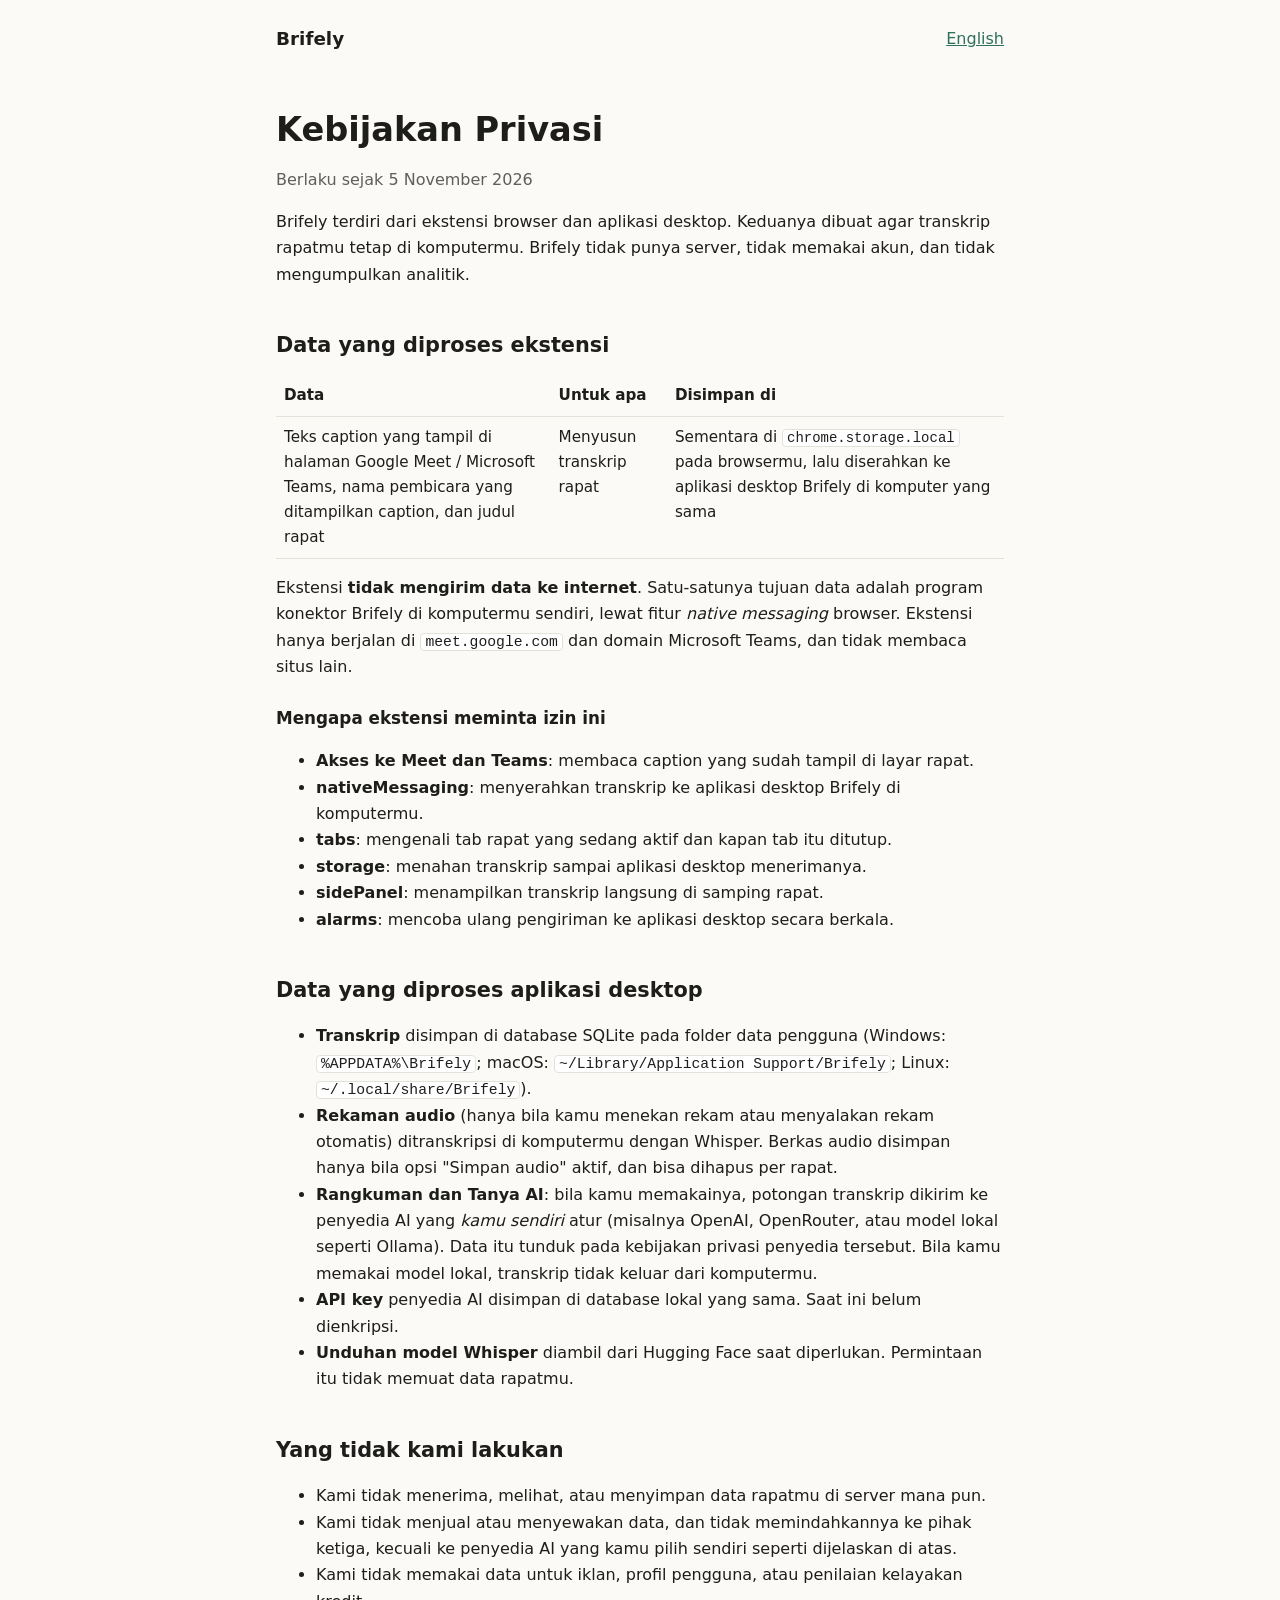
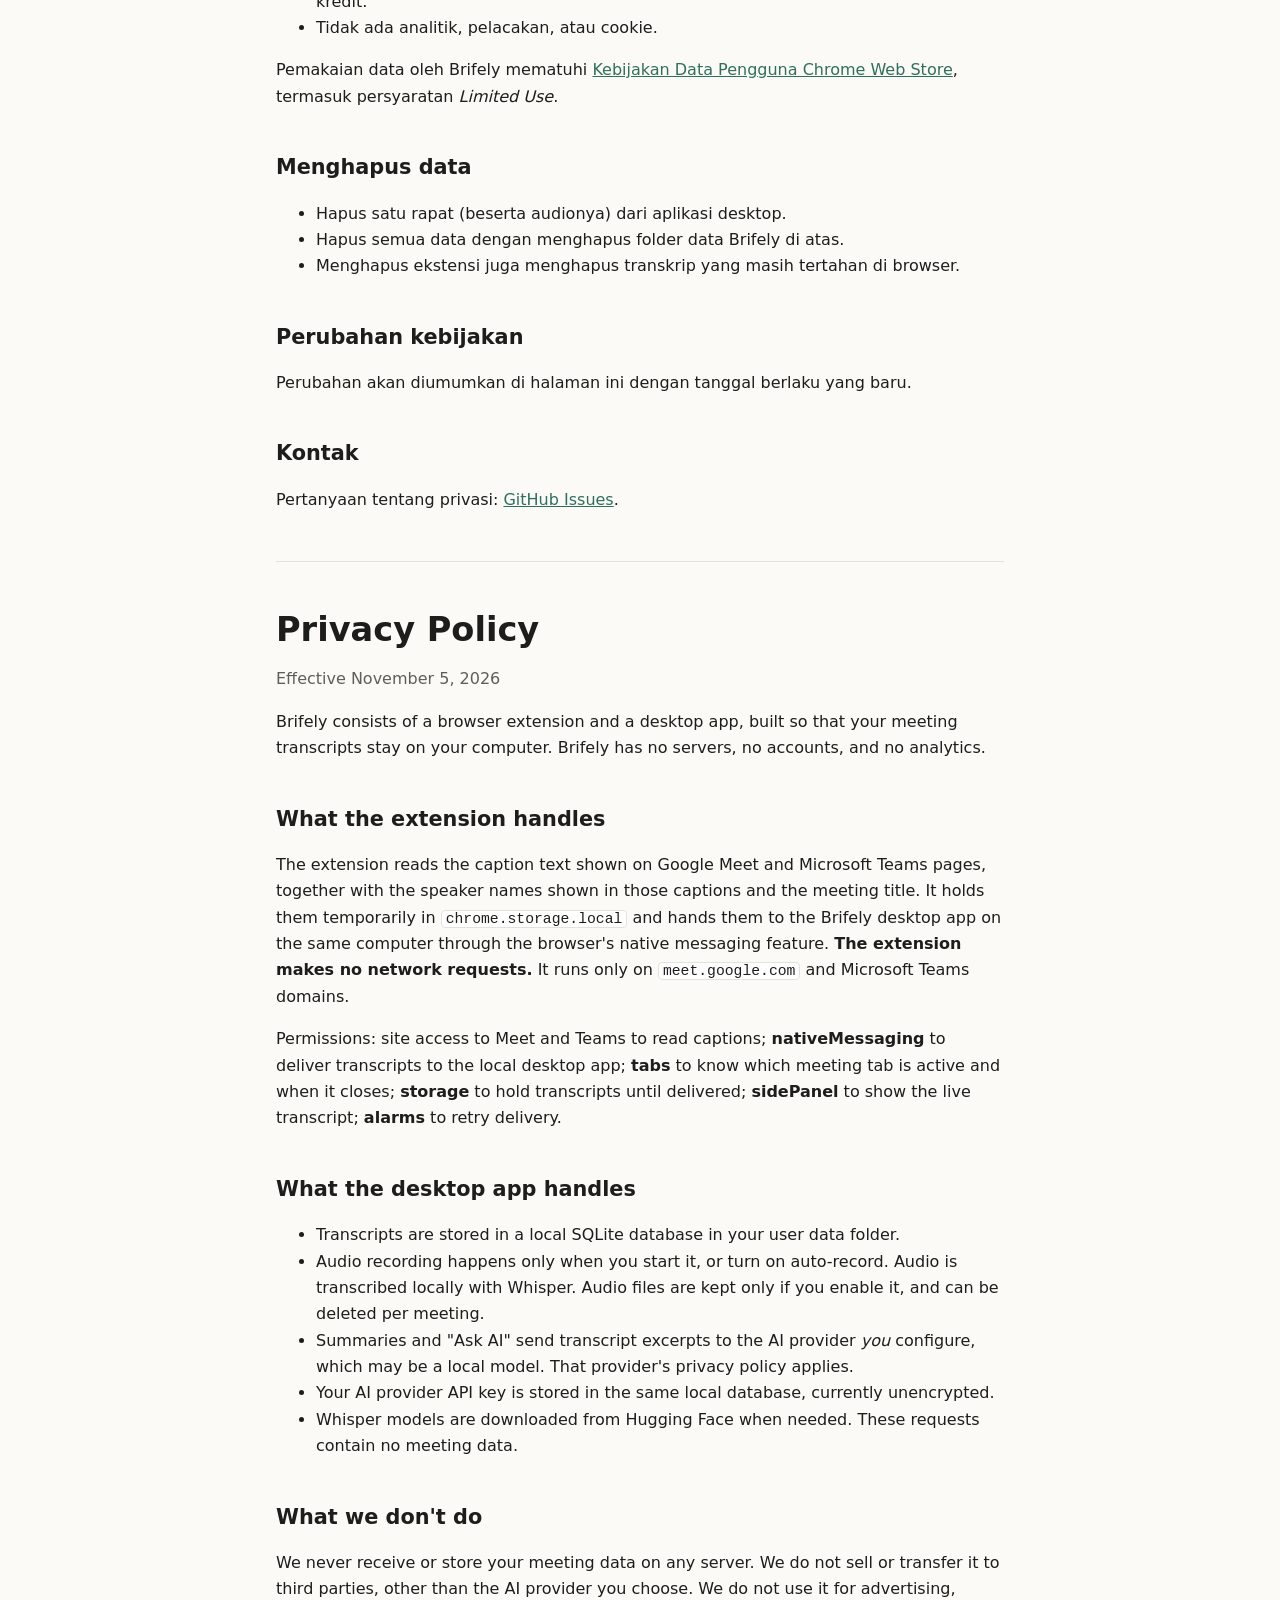
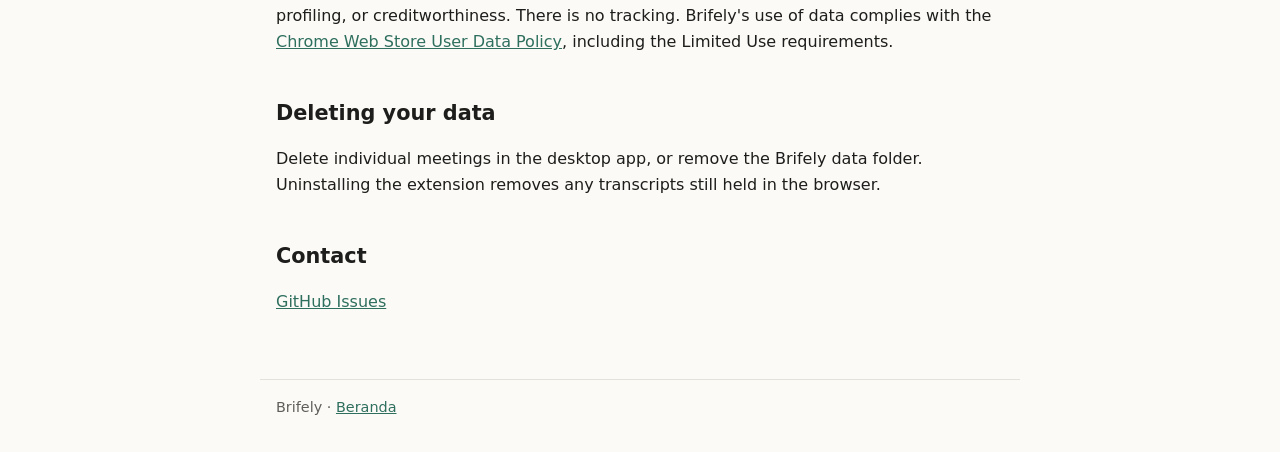
==== privacy.html @ f13c5de1 "Brifely landing page and privacy policy Co-Authored-By: Claude Opus 5.5 <noreply@anthropic.com>" ====
<!doctype html>
<html lang="id">
<head>
  <meta charset="utf-8">
  <meta name="viewport" content="width=device-width, initial-scale=1">
  <title>Kebijakan Privasi Brifely</title>
  <meta name="description" content="Data apa yang dikumpulkan ekstensi dan aplikasi desktop Brifely, dan di mana data itu disimpan.">
  <link rel="stylesheet" href="style.css">
</head>
<body>
  <header>
    <a class="brand" href="./">Brifely</a>
    <nav><a href="#english">English</a></nav>
  </header>

  <main>
    <h1>Kebijakan Privasi</h1>
    <p class="muted">Berlaku sejak 5 November 2026</p>

    <p>
      Brifely terdiri dari ekstensi browser dan aplikasi desktop. Keduanya dibuat agar transkrip rapatmu
      tetap di komputermu. Brifely tidak punya server, tidak memakai akun, dan tidak mengumpulkan analitik.
    </p>

    <h2>Data yang diproses ekstensi</h2>
    <table>
      <tr><th>Data</th><th>Untuk apa</th><th>Disimpan di</th></tr>
      <tr>
        <td>Teks caption yang tampil di halaman Google Meet / Microsoft Teams, nama pembicara yang ditampilkan caption, dan judul rapat</td>
        <td>Menyusun transkrip rapat</td>
        <td>Sementara di <code>chrome.storage.local</code> pada browsermu, lalu diserahkan ke aplikasi desktop Brifely di komputer yang sama</td>
      </tr>
    </table>
    <p>
      Ekstensi <b>tidak mengirim data ke internet</b>. Satu-satunya tujuan data adalah program konektor Brifely
      di komputermu sendiri, lewat fitur <i>native messaging</i> browser. Ekstensi hanya berjalan di
      <code>meet.google.com</code> dan domain Microsoft Teams, dan tidak membaca situs lain.
    </p>

    <h3>Mengapa ekstensi meminta izin ini</h3>
    <ul>
      <li><b>Akses ke Meet dan Teams</b>: membaca caption yang sudah tampil di layar rapat.</li>
      <li><b>nativeMessaging</b>: menyerahkan transkrip ke aplikasi desktop Brifely di komputermu.</li>
      <li><b>tabs</b>: mengenali tab rapat yang sedang aktif dan kapan tab itu ditutup.</li>
      <li><b>storage</b>: menahan transkrip sampai aplikasi desktop menerimanya.</li>
      <li><b>sidePanel</b>: menampilkan transkrip langsung di samping rapat.</li>
      <li><b>alarms</b>: mencoba ulang pengiriman ke aplikasi desktop secara berkala.</li>
    </ul>

    <h2>Data yang diproses aplikasi desktop</h2>
    <ul>
      <li>
        <b>Transkrip</b> disimpan di database SQLite pada folder data pengguna
        (Windows: <code>%APPDATA%\Brifely</code>; macOS: <code>~/Library/Application Support/Brifely</code>;
        Linux: <code>~/.local/share/Brifely</code>).
      </li>
      <li>
        <b>Rekaman audio</b> (hanya bila kamu menekan rekam atau menyalakan rekam otomatis) ditranskripsi
        di komputermu dengan Whisper. Berkas audio disimpan hanya bila opsi "Simpan audio" aktif, dan bisa dihapus per rapat.
      </li>
      <li>
        <b>Rangkuman dan Tanya AI</b>: bila kamu memakainya, potongan transkrip dikirim ke penyedia AI yang
        <i>kamu sendiri</i> atur (misalnya OpenAI, OpenRouter, atau model lokal seperti Ollama). Data itu
        tunduk pada kebijakan privasi penyedia tersebut. Bila kamu memakai model lokal, transkrip tidak keluar dari komputermu.
      </li>
      <li>
        <b>API key</b> penyedia AI disimpan di database lokal yang sama. Saat ini belum dienkripsi.
      </li>
      <li>
        <b>Unduhan model Whisper</b> diambil dari Hugging Face saat diperlukan. Permintaan itu tidak memuat data rapatmu.
      </li>
    </ul>

    <h2>Yang tidak kami lakukan</h2>
    <ul>
      <li>Kami tidak menerima, melihat, atau menyimpan data rapatmu di server mana pun.</li>
      <li>Kami tidak menjual atau menyewakan data, dan tidak memindahkannya ke pihak ketiga, kecuali ke penyedia AI yang kamu pilih sendiri seperti dijelaskan di atas.</li>
      <li>Kami tidak memakai data untuk iklan, profil pengguna, atau penilaian kelayakan kredit.</li>
      <li>Tidak ada analitik, pelacakan, atau cookie.</li>
    </ul>
    <p>
      Pemakaian data oleh Brifely mematuhi
      <a href="https://developer.chrome.com/docs/webstore/program-policies/user-data-faq">Kebijakan Data Pengguna Chrome Web Store</a>,
      termasuk persyaratan <i>Limited Use</i>.
    </p>

    <h2>Menghapus data</h2>
    <ul>
      <li>Hapus satu rapat (beserta audionya) dari aplikasi desktop.</li>
      <li>Hapus semua data dengan menghapus folder data Brifely di atas.</li>
      <li>Menghapus ekstensi juga menghapus transkrip yang masih tertahan di browser.</li>
    </ul>

    <h2>Perubahan kebijakan</h2>
    <p>Perubahan akan diumumkan di halaman ini dengan tanggal berlaku yang baru.</p>

    <h2>Kontak</h2>
    <p>Pertanyaan tentang privasi: <a href="https://github.com/alfikr/site/issues">GitHub Issues</a>.</p>

    <hr>

    <h1 id="english">Privacy Policy</h1>
    <p class="muted">Effective November 5, 2026</p>

    <p>
      Brifely consists of a browser extension and a desktop app, built so that your meeting transcripts stay
      on your computer. Brifely has no servers, no accounts, and no analytics.
    </p>

    <h2>What the extension handles</h2>
    <p>
      The extension reads the caption text shown on Google Meet and Microsoft Teams pages, together with the speaker
      names shown in those captions and the meeting title. It holds them temporarily in <code>chrome.storage.local</code>
      and hands them to the Brifely desktop app on the same computer through the browser's native messaging feature.
      <b>The extension makes no network requests.</b> It runs only on <code>meet.google.com</code> and Microsoft
      Teams domains.
    </p>
    <p>
      Permissions: site access to Meet and Teams to read captions; <b>nativeMessaging</b> to deliver transcripts
      to the local desktop app; <b>tabs</b> to know which meeting tab is active and when it closes;
      <b>storage</b> to hold transcripts until delivered; <b>sidePanel</b> to show the live transcript;
      <b>alarms</b> to retry delivery.
    </p>

    <h2>What the desktop app handles</h2>
    <ul>
      <li>Transcripts are stored in a local SQLite database in your user data folder.</li>
      <li>Audio recording happens only when you start it, or turn on auto-record. Audio is transcribed locally with Whisper. Audio files are kept only if you enable it, and can be deleted per meeting.</li>
      <li>Summaries and "Ask AI" send transcript excerpts to the AI provider <i>you</i> configure, which may be a local model. That provider's privacy policy applies.</li>
      <li>Your AI provider API key is stored in the same local database, currently unencrypted.</li>
      <li>Whisper models are downloaded from Hugging Face when needed. These requests contain no meeting data.</li>
    </ul>

    <h2>What we don't do</h2>
    <p>
      We never receive or store your meeting data on any server. We do not sell or transfer it to third parties,
      other than the AI provider you choose. We do not use it for advertising, profiling, or creditworthiness. There is no tracking.
      Brifely's use of data complies with the
      <a href="https://developer.chrome.com/docs/webstore/program-policies/user-data-faq">Chrome Web Store User Data Policy</a>,
      including the Limited Use requirements.
    </p>

    <h2>Deleting your data</h2>
    <p>
      Delete individual meetings in the desktop app, or remove the Brifely data folder. Uninstalling the extension
      removes any transcripts still held in the browser.
    </p>

    <h2>Contact</h2>
    <p><a href="https://github.com/alfikr/site/issues">GitHub Issues</a></p>
  </main>

  <footer>
    Brifely · <a href="./">Beranda</a>
  </footer>
</body>
</html>
---- style.css ----
:root {
  --bg: #fbfaf7;
  --fg: #1d1d1b;
  --muted: #5f5e5a;
  --line: #e4e1da;
  --accent: #2f6f5e;
  --card: #ffffff;
  color-scheme: light;
}
@media (prefers-color-scheme: dark) {
  :root {
    --bg: #161715;
    --fg: #ecebe6;
    --muted: #a5a39c;
    --line: #2d2e2b;
    --accent: #7cc4ad;
    --card: #1e1f1c;
    color-scheme: dark;
  }
}

* { box-sizing: border-box; }
body {
  margin: 0;
  background: var(--bg);
  color: var(--fg);
  font: 16px/1.65 system-ui, -apple-system, "Segoe UI", Roboto, sans-serif;
}
main, header, footer { max-width: 760px; margin: 0 auto; padding: 0 16px; }
header { display: flex; justify-content: space-between; align-items: center; padding-top: 24px; padding-bottom: 8px; }
header a.brand { font-weight: 700; font-size: 1.15rem; color: var(--fg); text-decoration: none; }
nav a { margin-left: 16px; }
a { color: var(--accent); }
h1 { font-size: 2.1rem; line-height: 1.2; margin: 48px 0 12px; }
h2 { font-size: 1.3rem; margin: 40px 0 8px; }
h3 { font-size: 1.05rem; margin: 24px 0 4px; }
p.lead { font-size: 1.15rem; color: var(--muted); margin-top: 0; }
.muted { color: var(--muted); }
code { font-size: .92em; background: var(--card); border: 1px solid var(--line); border-radius: 4px; padding: 0 4px; }
.grid { display: grid; grid-template-columns: repeat(auto-fit, minmax(220px, 1fr)); gap: 12px; margin-top: 16px; }
.card { background: var(--card); border: 1px solid var(--line); border-radius: 10px; padding: 16px; }
.card h3 { margin-top: 0; }
.card p { margin: 0; color: var(--muted); }
.button {
  display: inline-block; margin: 8px 8px 0 0; padding: 10px 18px; border-radius: 8px;
  background: var(--accent); color: var(--bg); text-decoration: none; font-weight: 600;
}
.button.secondary { background: transparent; color: var(--accent); border: 1px solid var(--accent); }
table { border-collapse: collapse; width: 100%; margin: 12px 0; font-size: .95rem; }
th, td { text-align: left; vertical-align: top; padding: 8px; border-bottom: 1px solid var(--line); }
footer { margin-top: 64px; padding-bottom: 32px; border-top: 1px solid var(--line); padding-top: 16px; color: var(--muted); font-size: .9rem; }
hr { border: 0; border-top: 1px solid var(--line); margin: 48px 0; }
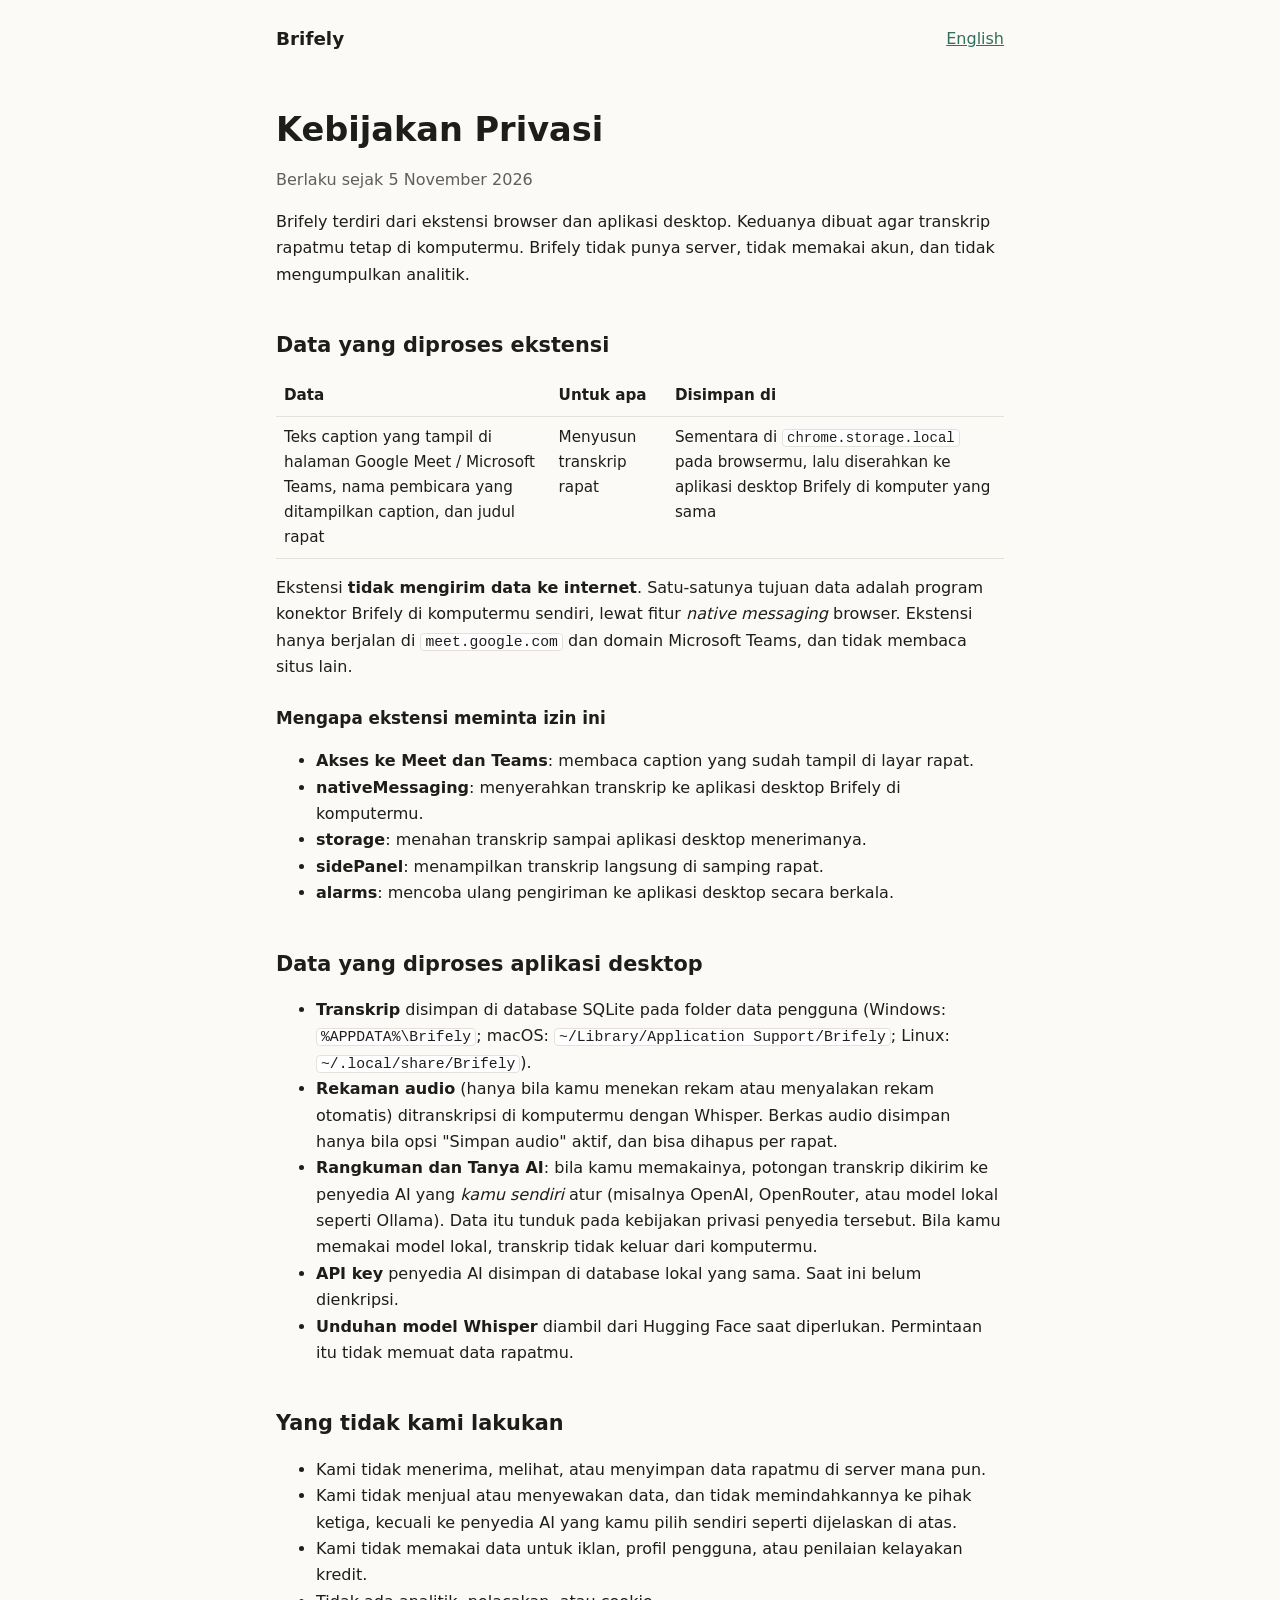
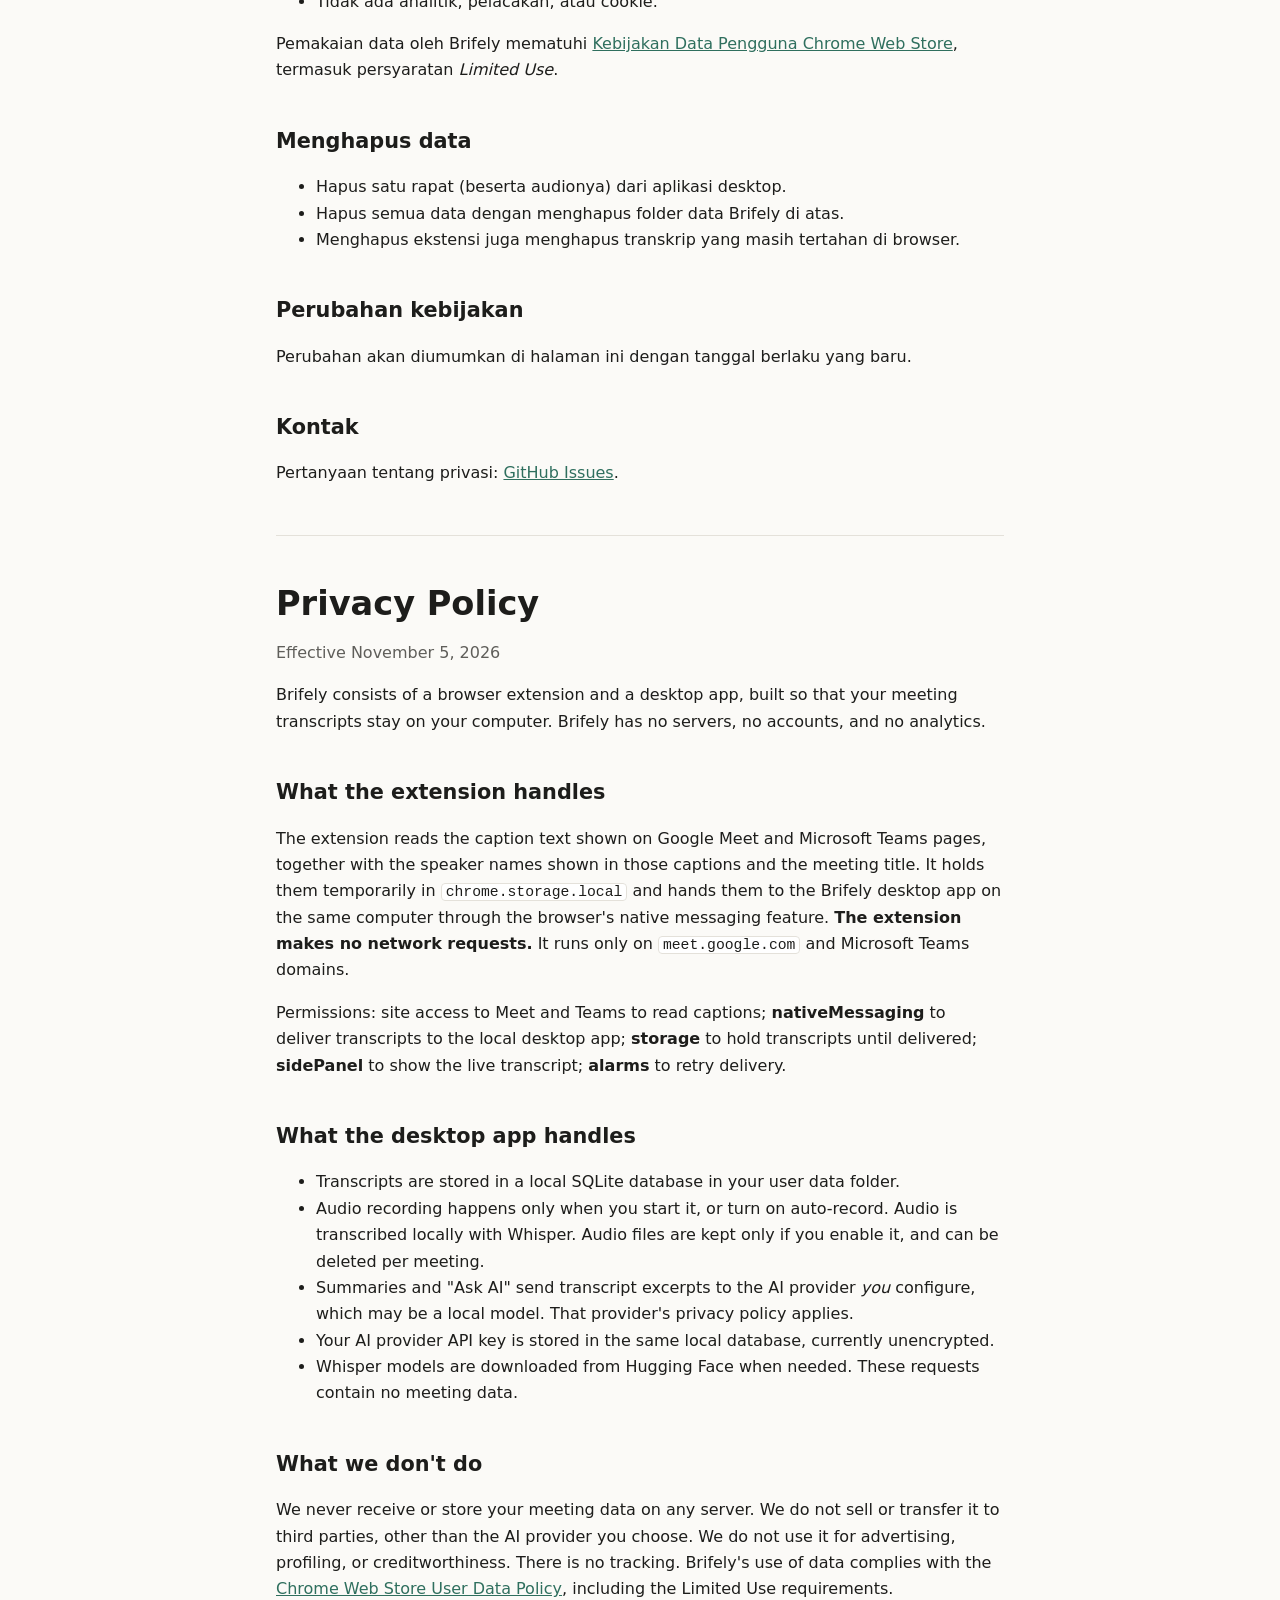
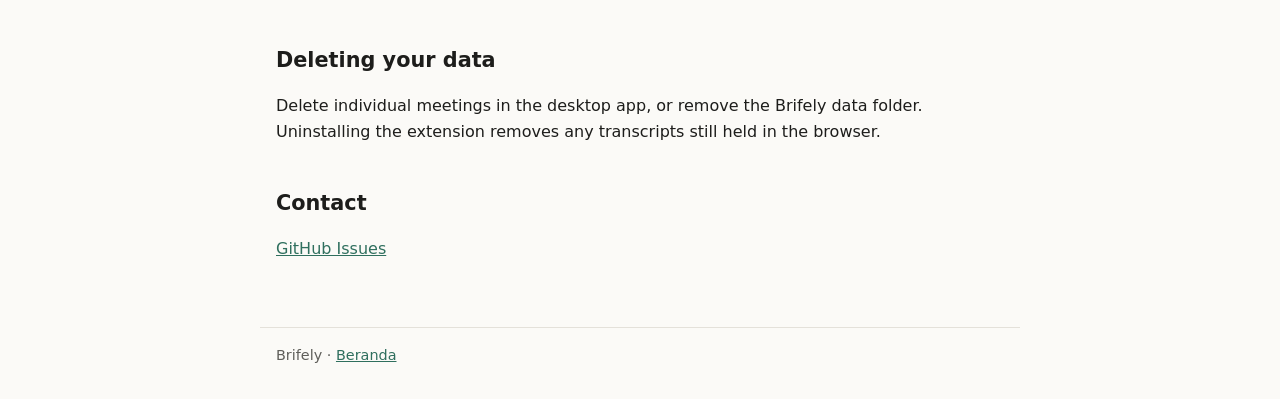
==== commit 10364306: "Privacy policy: the extension no longer requests the tabs permission Co-Authored-By: Claude Opus 5.5" ====
--- a/privacy.html
+++ b/privacy.html
@@ -41,7 +41,6 @@
     <ul>
       <li><b>Akses ke Meet dan Teams</b>: membaca caption yang sudah tampil di layar rapat.</li>
       <li><b>nativeMessaging</b>: menyerahkan transkrip ke aplikasi desktop Brifely di komputermu.</li>
-      <li><b>tabs</b>: mengenali tab rapat yang sedang aktif dan kapan tab itu ditutup.</li>
       <li><b>storage</b>: menahan transkrip sampai aplikasi desktop menerimanya.</li>
       <li><b>sidePanel</b>: menampilkan transkrip langsung di samping rapat.</li>
       <li><b>alarms</b>: mencoba ulang pengiriman ke aplikasi desktop secara berkala.</li>
@@ -117,7 +116,7 @@
     </p>
     <p>
       Permissions: site access to Meet and Teams to read captions; <b>nativeMessaging</b> to deliver transcripts
-      to the local desktop app; <b>tabs</b> to know which meeting tab is active and when it closes;
+      to the local desktop app;
       <b>storage</b> to hold transcripts until delivered; <b>sidePanel</b> to show the live transcript;
       <b>alarms</b> to retry delivery.
     </p>
